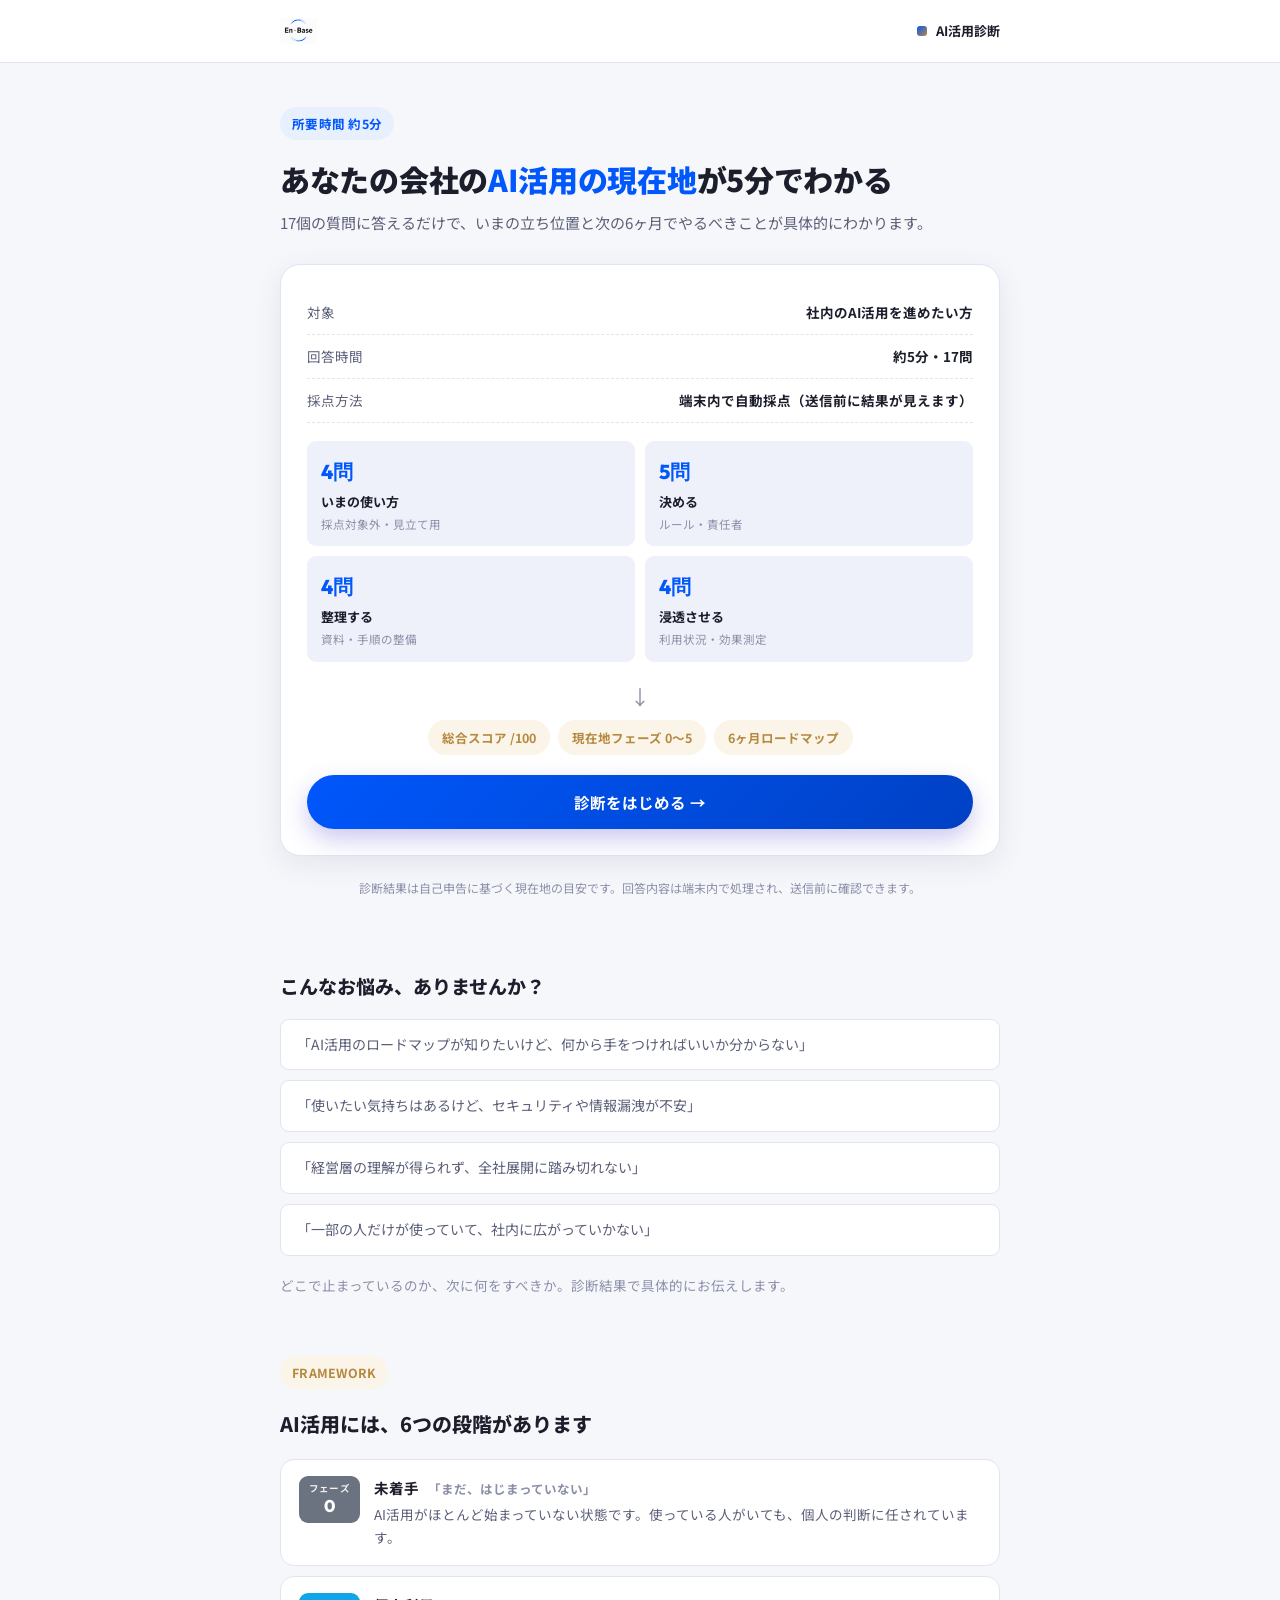
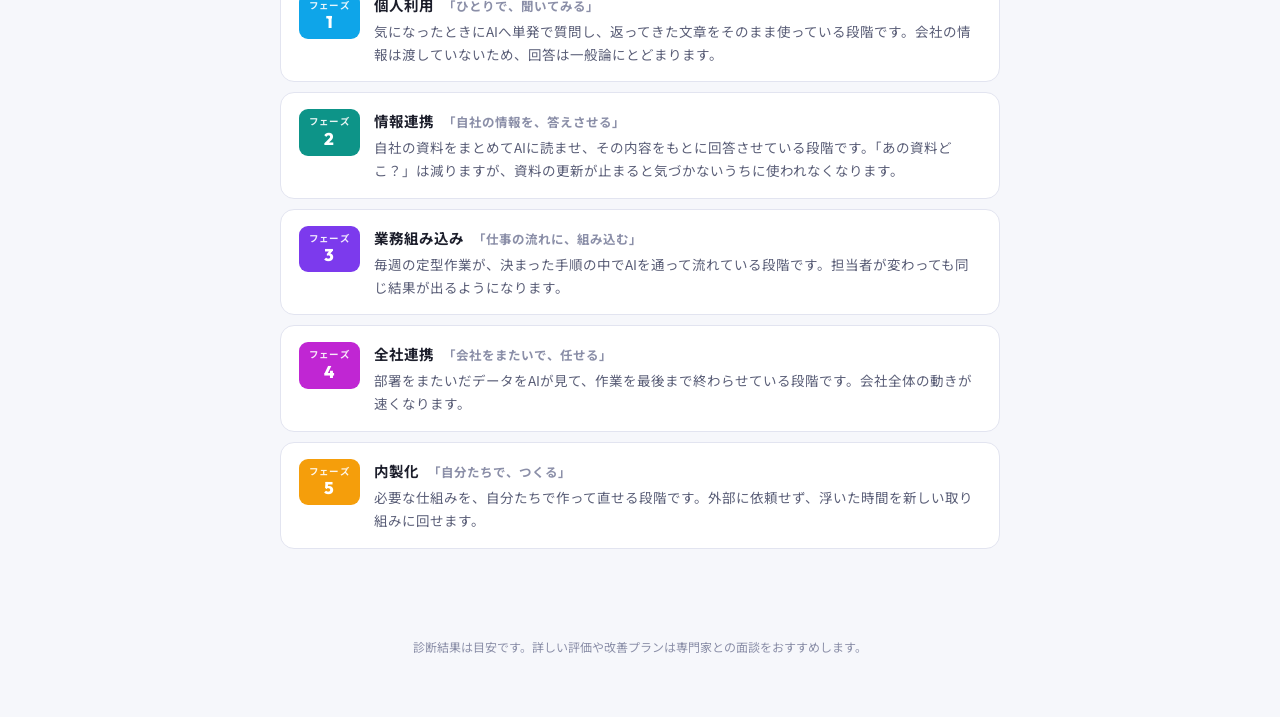
==== shindan/index.html @ 790ccb3a "feat: 診断ツールをEn・Baseブランドでラップして統合 Co-Authored-By: Claude Sonnet 5 <noreply@anthropic.com>" ====
<!DOCTYPE html>
<html lang="ja">
<head>
<meta charset="UTF-8">
<meta name="viewport" content="width=device-width, initial-scale=1.0">
<title>AI活用診断 | En・Base</title>
<link rel="preconnect" href="https://fonts.googleapis.com">
<link rel="preconnect" href="https://fonts.gstatic.com" crossorigin>
<link href="https://fonts.googleapis.com/css2?family=Noto+Sans+JP:wght@400;500;700;900&family=Outfit:wght@500;700;800&display=swap" rel="stylesheet">
<style>
  :root{
    --bg: #f6f7fb;
    --surface: #ffffff;
    --surface-soft: #eef0fa;
    --border: #e2e4f0;
    --text: #1c1e2b;
    --text-sub: #5b5f78;
    --text-faint: #8b8fa8;
    --primary: #0057FC;
    --primary-dark: #0041C4;
    --primary-soft: #E8F0FE;
    --accent: #B5893F;
    --accent-soft: #FBF4E8;
    --warn: #b45309;
    --warn-soft: #fef3e2;
    --danger: #be123c;
    --danger-soft: #fde7ec;
    --radius-lg: 20px;
    --radius-md: 14px;
    --radius-sm: 9px;
    --shadow: 0 8px 30px rgba(31,29,72,0.08);
    --shadow-sm: 0 2px 10px rgba(31,29,72,0.06);
  }
  *{box-sizing:border-box;}
  html,body{margin:0;padding:0;}
  body{
    font-family:"Noto Sans JP", sans-serif;
    background:var(--bg);
    color:var(--text);
    line-height:1.7;
    -webkit-font-smoothing:antialiased;
  }
  .en{font-family:"Outfit","Noto Sans JP",sans-serif;}
  img,svg{max-width:100%;display:block;}
  button{font-family:inherit;cursor:pointer;}
  .wrap{max-width:760px;margin:0 auto;padding:0 20px;}
  .screen{display:none;}
  .screen.active{display:block;}

  /* ---------- HEADER ---------- */
  .top-bar{
    padding:18px 0;
    border-bottom:1px solid var(--border);
    background:var(--surface);
  }
  .top-bar .wrap{display:flex;align-items:center;justify-content:space-between;}
  .brand{display:flex;align-items:center;gap:9px;font-weight:700;font-size:15px;color:var(--text);}
  .brand .dot{width:10px;height:10px;border-radius:3px;background:linear-gradient(135deg,var(--primary),var(--accent));}
  .brand small{color:var(--text-faint);font-weight:500;font-size:12px;}

  /* ---------- HERO / INTRO ---------- */
  .hero{padding:44px 0 8px;}
  .eyebrow{
    display:inline-flex;align-items:center;gap:6px;
    background:var(--primary-soft);color:var(--primary);
    font-size:12.5px;font-weight:700;letter-spacing:.02em;
    padding:6px 12px;border-radius:100px;margin-bottom:18px;
  }
  h1{font-size:30px;line-height:1.4;margin:0 0 10px;font-weight:900;letter-spacing:-0.01em;}
  h1 span{color:var(--primary);}
  .hero-sub{color:var(--text-sub);font-size:15px;margin:0 0 28px;}

  .overview-card{
    background:var(--surface);
    border:1px solid var(--border);
    border-radius:var(--radius-lg);
    box-shadow:var(--shadow);
    padding:26px;
    margin-bottom:22px;
  }
  .overview-row{
    display:flex;justify-content:space-between;align-items:center;
    padding:10px 0;border-bottom:1px dashed var(--border);
    font-size:13.5px;color:var(--text-sub);
  }
  .overview-row:last-of-type{border-bottom:none;}
  .overview-row b{color:var(--text);font-weight:700;}
  .cat-grid{display:grid;grid-template-columns:repeat(2,1fr);gap:10px;margin:18px 0;}
  .cat-tile{
    background:var(--surface-soft);border-radius:var(--radius-sm);
    padding:14px 14px 12px;
  }
  .cat-tile .n{font-family:"Outfit";font-weight:800;font-size:20px;color:var(--primary);}
  .cat-tile .t{font-size:13px;font-weight:700;margin-top:2px;}
  .cat-tile .c{font-size:11.5px;color:var(--text-faint);margin-top:2px;}
  .arrow-down{text-align:center;color:var(--text-faint);font-size:20px;margin:6px 0;}
  .output-row{display:flex;gap:8px;flex-wrap:wrap;justify-content:center;margin-bottom:20px;}
  .output-pill{
    background:var(--accent-soft);color:var(--accent);
    font-size:12.5px;font-weight:700;padding:7px 14px;border-radius:100px;
  }

  .btn{
    display:inline-flex;align-items:center;justify-content:center;gap:8px;
    border:none;border-radius:100px;font-weight:700;font-size:15.5px;
    padding:16px 26px;transition:transform .15s ease, box-shadow .15s ease, opacity .15s;
    width:100%;
  }
  .btn-primary{background:linear-gradient(135deg,var(--primary),var(--primary-dark));color:#fff;box-shadow:0 10px 24px rgba(67,56,202,0.28);}
  .btn-primary:hover{transform:translateY(-1px);}
  .btn-primary:disabled{opacity:.35;box-shadow:none;transform:none;cursor:not-allowed;}
  .btn-ghost{background:transparent;color:var(--text-sub);border:1px solid var(--border);}
  .btn-ghost:hover{background:var(--surface-soft);}
  .btn-row{display:flex;gap:10px;margin-top:22px;}
  .btn-row .btn-ghost{width:auto;flex:0 0 96px;}
  .btn-row .btn-primary{flex:1;}

  .disclaimer{font-size:12px;color:var(--text-faint);text-align:center;margin-top:12px;}

  .pain-section{padding:36px 0 10px;}
  .pain-title{font-size:19px;font-weight:800;margin-bottom:16px;}
  .pain-list{list-style:none;margin:0 0 18px;padding:0;display:grid;gap:10px;}
  .pain-list li{
    background:var(--surface);border:1px solid var(--border);border-radius:var(--radius-sm);
    padding:13px 16px;font-size:14px;color:var(--text-sub);
  }
  .pain-note{color:var(--text-faint);font-size:13.5px;}

  .levels-section{padding:36px 0 50px;}
  .levels-head{margin-bottom:18px;}
  .levels-head .eyebrow{background:var(--accent-soft);color:var(--accent);}
  .levels-head h2{font-size:20px;font-weight:800;margin:0 0 4px;}
  .level-card{
    background:var(--surface);border:1px solid var(--border);border-radius:var(--radius-md);
    padding:16px 18px;margin-bottom:10px;display:flex;gap:14px;align-items:flex-start;
  }
  .level-badge{
    font-family:"Outfit","Noto Sans JP",sans-serif;color:#fff;
    background:var(--text-sub);border-radius:9px;padding:6px 10px;flex-shrink:0;min-width:56px;text-align:center;line-height:1.3;
  }
  .level-badge .lb-label{display:block;font-size:9.5px;font-weight:700;opacity:.9;letter-spacing:.02em;}
  .level-badge .lb-num{display:block;font-size:17px;font-weight:800;}
  .lv0 .level-badge{background:#6b7280;}
  .lv1 .level-badge{background:#0ea5e9;}
  .lv2 .level-badge{background:#0d9488;}
  .lv3 .level-badge{background:#7c3aed;}
  .lv4 .level-badge{background:#c026d3;}
  .lv5 .level-badge{background:#f59e0b;}
  .level-card .name{font-weight:700;font-size:14.5px;margin-bottom:2px;}
  .level-card .tagline{font-size:12.5px;color:var(--text-faint);margin-bottom:4px;}
  .level-card .desc{font-size:13.5px;color:var(--text-sub);}

  footer.site-footer{padding:28px 0 60px;text-align:center;color:var(--text-faint);font-size:12px;}

  /* ---------- QUIZ SCREEN ---------- */
  .quiz-shell{padding:26px 0 60px;min-height:100vh;}
  .progress-wrap{margin-bottom:18px;}
  .progress-meta{display:flex;justify-content:space-between;font-size:12.5px;color:var(--text-faint);margin-bottom:8px;font-family:"Outfit";font-weight:600;}
  .progress-bar{height:6px;border-radius:100px;background:var(--surface-soft);overflow:hidden;}
  .progress-bar i{display:block;height:100%;background:linear-gradient(90deg,var(--primary),var(--accent));border-radius:100px;transition:width .35s ease;}
  .cat-pills{display:flex;gap:8px;margin-bottom:22px;}
  .cat-pill{
    flex:1;text-align:center;font-size:12px;font-weight:700;padding:8px 4px;border-radius:9px;
    background:var(--surface-soft);color:var(--text-faint);border:1px solid transparent;transition:all .2s;
  }
  .cat-pill.done{background:var(--accent-soft);color:var(--accent);}
  .cat-pill.current{background:var(--primary-soft);color:var(--primary);border-color:var(--primary);}

  .q-card{
    background:var(--surface);border:1px solid var(--border);border-radius:var(--radius-lg);
    box-shadow:var(--shadow);padding:26px;
    animation:fadein .28s ease;
  }
  @keyframes fadein{from{opacity:0;transform:translateY(6px);}to{opacity:1;transform:translateY(0);}}
  .q-tag{display:flex;align-items:center;gap:8px;margin-bottom:10px;}
  .q-tag span{font-size:11.5px;font-weight:700;color:var(--primary);background:var(--primary-soft);padding:4px 10px;border-radius:100px;}
  .q-tag .important{color:var(--danger);background:var(--danger-soft);}
  .q-text{font-size:17px;font-weight:700;margin:0 0 8px;line-height:1.55;}
  .q-sub{font-size:13px;color:var(--text-faint);margin:0 0 20px;}
  .opt-list{display:grid;gap:9px;}
  .opt{
    text-align:left;width:100%;background:var(--surface);
    border:1.5px solid var(--border);border-radius:var(--radius-sm);
    padding:13px 16px;font-size:14px;color:var(--text);
    display:flex;align-items:center;gap:10px;
    transition:border-color .15s, background .15s;
  }
  .opt .mark{
    width:18px;height:18px;border-radius:50%;border:2px solid var(--border);flex-shrink:0;
    display:flex;align-items:center;justify-content:center;transition:all .15s;
  }
  .opt.multi .mark{border-radius:5px;}
  .opt .mark:after{content:"";width:9px;height:9px;border-radius:50%;background:#fff;opacity:0;transform:scale(.4);transition:all .15s;}
  .opt.multi .mark:after{border-radius:2px;}
  .opt:hover{border-color:var(--primary);}
  .opt.selected{border-color:var(--primary);background:var(--primary-soft);}
  .opt.selected .mark{background:var(--primary);border-color:var(--primary);}
  .opt.selected .mark:after{opacity:1;transform:scale(1);}

  /* ---------- SCORING ---------- */
  .scoring-screen{min-height:70vh;display:flex;align-items:center;justify-content:center;text-align:center;}
  .spinner{
    width:46px;height:46px;border-radius:50%;
    border:4px solid var(--surface-soft);border-top-color:var(--primary);
    animation:spin 0.8s linear infinite;margin:0 auto 18px;
  }
  @keyframes spin{to{transform:rotate(360deg);}}
  .scoring-screen p{color:var(--text-sub);font-weight:700;}

  /* ---------- RESULT ---------- */
  .result-shell{padding:30px 0 70px;}
  .result-hero{
    background:linear-gradient(160deg,var(--primary-dark),var(--primary));
    border-radius:var(--radius-lg);padding:30px 26px;color:#fff;margin-bottom:16px;
    box-shadow:var(--shadow);
  }
  .result-hero .kicker{font-size:12px;letter-spacing:.08em;opacity:.75;font-weight:700;margin-bottom:10px;font-family:"Outfit";}
  .result-top{display:flex;align-items:center;gap:18px;margin-bottom:14px;}
  .result-badge{
    font-family:"Outfit","Noto Sans JP",sans-serif;
    background:rgba(255,255,255,0.14);border-radius:14px;padding:10px 18px;text-align:center;line-height:1.25;
  }
  .result-badge .rb-label{display:block;font-size:12px;font-weight:700;opacity:.85;margin-bottom:2px;}
  .result-badge .rb-num{display:block;font-size:28px;font-weight:800;}
  .result-score{font-family:"Outfit";}
  .result-score .num{font-size:34px;font-weight:800;}
  .result-score .denom{font-size:14px;opacity:.7;}
  .result-name{font-size:19px;font-weight:800;margin:0 0 4px;}
  .result-tagline{font-size:13.5px;opacity:.85;margin:0 0 14px;}
  .result-badges-row{display:flex;gap:8px;flex-wrap:wrap;margin-bottom:12px;}
  .mini-badge{background:rgba(255,255,255,0.14);border-radius:100px;padding:6px 12px;font-size:12px;font-weight:700;}
  .result-desc{font-size:14px;opacity:.92;background:rgba(255,255,255,0.1);border-radius:12px;padding:14px 16px;}

  details.acc{
    background:var(--surface);border:1px solid var(--border);border-radius:var(--radius-md);
    margin-bottom:10px;overflow:hidden;
  }
  details.acc summary{
    list-style:none;cursor:pointer;padding:16px 18px;font-weight:700;font-size:14.5px;
    display:flex;align-items:center;justify-content:space-between;
  }
  details.acc summary::-webkit-details-marker{display:none;}
  details.acc summary .count{color:var(--text-faint);font-weight:600;font-size:12.5px;margin-left:8px;}
  details.acc summary .chev{color:var(--text-faint);transition:transform .2s;font-size:12px;}
  details.acc[open] summary .chev{transform:rotate(180deg);}
  .acc-body{padding:0 18px 18px;}

  .bar-row{margin-bottom:14px;}
  .bar-row .lbl{display:flex;justify-content:space-between;font-size:13px;font-weight:700;margin-bottom:6px;}
  .bar-row .lbl small{color:var(--text-faint);font-weight:600;}
  .bar-track{height:9px;background:var(--surface-soft);border-radius:100px;overflow:hidden;}
  .bar-track i{display:block;height:100%;border-radius:100px;background:linear-gradient(90deg,var(--primary),var(--accent));}

  .weak-item{border-top:1px solid var(--border);padding:14px 0;}
  .weak-item:first-child{border-top:none;padding-top:6px;}
  .weak-item .wtag{font-size:11px;font-weight:700;color:var(--primary);margin-bottom:4px;}
  .weak-item .wq{font-weight:700;font-size:14px;margin-bottom:6px;}
  .weak-item .wp{font-size:13px;color:var(--text-sub);margin-bottom:8px;}
  .weak-item .waction{
    background:var(--accent-soft);border-radius:10px;padding:10px 12px;font-size:12.5px;color:#0f5952;
  }
  .weak-item .waction b{display:inline-block;margin-right:6px;}

  .timeline{position:relative;padding-left:22px;}
  .timeline:before{content:"";position:absolute;left:6px;top:4px;bottom:4px;width:2px;background:var(--border);}
  .tl-item{position:relative;padding-bottom:20px;}
  .tl-item:last-child{padding-bottom:0;}
  .tl-item:before{content:"";position:position;position:absolute;left:-22px;top:3px;width:12px;height:12px;border-radius:50%;background:var(--primary);border:3px solid var(--primary-soft);}
  .tl-item .tl-time{font-size:11.5px;color:var(--primary);font-weight:700;margin-bottom:2px;}
  .tl-item .tl-text{font-size:13.5px;color:var(--text);}
  .tl-item .tl-benefit{font-size:12.5px;color:var(--text-faint);margin-top:3px;}
  .tl-next{
    margin-top:6px;background:var(--surface-soft);border-radius:10px;padding:12px 14px;font-size:13px;
  }
  .tl-next b{color:var(--primary);}

  /* ---------- TEMPLATE PREVIEW (removable block) ---------- */
  .template-card{
    background:var(--surface);border:1px solid var(--border);border-radius:var(--radius-lg);
    padding:22px 22px 20px;margin-bottom:16px;
  }
  .tc-eyebrow{
    display:inline-flex;align-items:center;gap:6px;
    background:var(--accent-soft);color:var(--accent);
    font-size:11.5px;font-weight:700;letter-spacing:.03em;
    padding:5px 11px;border-radius:100px;margin-bottom:10px;font-family:"Outfit";
  }
  .template-card h3{font-size:15.5px;font-weight:800;margin:0 0 4px;}
  .tc-sub{font-size:12.5px;color:var(--text-faint);margin:0 0 14px;}
  .tc-list{list-style:none;margin:0;padding:0;display:grid;gap:8px;}
  .tc-item{
    display:flex;align-items:center;gap:10px;font-size:13px;
    padding:10px 12px;border-radius:9px;background:var(--surface-soft);color:var(--text);
  }
  .tc-check{
    flex-shrink:0;width:18px;height:18px;border-radius:50%;background:var(--accent);color:#fff;
    font-size:11px;display:flex;align-items:center;justify-content:center;
  }
  .tc-locked-wrap{position:relative;margin-top:8px;}
  .tc-locked-wrap .tc-item{filter:blur(3.5px);user-select:none;}
  .tc-lock-overlay{
    position:absolute;inset:0;display:flex;align-items:center;justify-content:center;
    background:linear-gradient(180deg, rgba(255,255,255,0) 0%, var(--surface) 70%);
  }
  .tc-lock-badge{
    background:var(--primary);color:#fff;font-size:12px;font-weight:700;
    padding:8px 15px;border-radius:100px;box-shadow:var(--shadow-sm);white-space:nowrap;
  }

  .cta-card{
    background:var(--surface);border:2px solid var(--primary);border-radius:var(--radius-lg);
    padding:24px;margin:20px 0 14px;text-align:center;
  }
  .cta-card .price-row{display:flex;align-items:center;justify-content:center;gap:10px;margin:10px 0 16px;}
  .price-old{color:var(--text-faint);text-decoration:line-through;font-size:13px;}
  .price-new{color:var(--primary);font-weight:800;font-size:17px;}
  .cta-card h3{font-size:16.5px;margin:0 0 6px;}
  .cta-card p{font-size:13px;color:var(--text-sub);margin:0 0 6px;}

  .retry-btn{margin-top:8px;}

  @media (max-width:480px){
    h1{font-size:25px;}
    .cat-grid{grid-template-columns:1fr 1fr;}
    .result-top{flex-direction:column;align-items:flex-start;gap:10px;}
  }
</style>
</head>
<body>

<div class="top-bar">
  <div class="wrap" style="display:flex;align-items:center;justify-content:space-between;">
    <a href="../index.html" style="display:flex;align-items:center;gap:10px;">
      <img src="../images/ロゴ.png" alt="En・Base" style="height:26px;">
    </a>
    <div class="brand" style="font-size:13px;"><span class="dot"></span>AI活用診断</div>
  </div>
</div>

<!-- ================= INTRO SCREEN ================= -->
<div class="screen active" id="screen-intro">
  <div class="wrap">
    <div class="hero">
      <span class="eyebrow">所要時間 約5分</span>
      <h1>あなたの会社の<span>AI活用の現在地</span>が5分でわかる</h1>
      <p class="hero-sub">17個の質問に答えるだけで、いまの立ち位置と次の6ヶ月でやるべきことが具体的にわかります。</p>

      <div class="overview-card">
        <div class="overview-row"><span>対象</span><b>社内のAI活用を進めたい方</b></div>
        <div class="overview-row"><span>回答時間</span><b>約5分・17問</b></div>
        <div class="overview-row"><span>採点方法</span><b>端末内で自動採点（送信前に結果が見えます）</b></div>

        <div class="cat-grid">
          <div class="cat-tile"><div class="n">4問</div><div class="t">いまの使い方</div><div class="c">採点対象外・見立て用</div></div>
          <div class="cat-tile"><div class="n">5問</div><div class="t">決める</div><div class="c">ルール・責任者</div></div>
          <div class="cat-tile"><div class="n">4問</div><div class="t">整理する</div><div class="c">資料・手順の整備</div></div>
          <div class="cat-tile"><div class="n">4問</div><div class="t">浸透させる</div><div class="c">利用状況・効果測定</div></div>
        </div>
        <div class="arrow-down">↓</div>
        <div class="output-row">
          <span class="output-pill">総合スコア /100</span>
          <span class="output-pill">現在地フェーズ 0〜5</span>
          <span class="output-pill">6ヶ月ロードマップ</span>
        </div>
        <button class="btn btn-primary" id="btn-start">診断をはじめる →</button>
      </div>
      <p class="disclaimer">診断結果は自己申告に基づく現在地の目安です。回答内容は端末内で処理され、送信前に確認できます。</p>
    </div>

    <div class="pain-section">
      <h2 class="pain-title">こんなお悩み、ありませんか？</h2>
      <ul class="pain-list">
        <li>「AI活用のロードマップが知りたいけど、何から手をつければいいか分からない」</li>
        <li>「使いたい気持ちはあるけど、セキュリティや情報漏洩が不安」</li>
        <li>「経営層の理解が得られず、全社展開に踏み切れない」</li>
        <li>「一部の人だけが使っていて、社内に広がっていかない」</li>
      </ul>
      <p class="pain-note">どこで止まっているのか、次に何をすべきか。診断結果で具体的にお伝えします。</p>
    </div>

    <div class="levels-section">
      <div class="levels-head">
        <span class="eyebrow">FRAMEWORK</span>
        <h2>AI活用には、6つの段階があります</h2>
      </div>
      <div id="levels-list"></div>
    </div>
  </div>
  <footer class="site-footer">診断結果は目安です。詳しい評価や改善プランは専門家との面談をおすすめします。</footer>
</div>

<!-- ================= QUIZ SCREEN ================= -->
<div class="screen" id="screen-quiz">
  <div class="wrap quiz-shell">
    <div class="progress-wrap">
      <div class="progress-meta">
        <span id="progress-label">STEP 1</span>
        <span id="progress-pct">0%</span>
      </div>
      <div class="progress-bar"><i id="progress-fill" style="width:0%"></i></div>
    </div>
    <div class="cat-pills" id="cat-pills"></div>
    <div class="q-card" id="q-card"></div>
    <div class="btn-row" id="quiz-nav" style="display:none;">
      <button class="btn btn-ghost" id="btn-prev">← 戻る</button>
      <button class="btn btn-primary" id="btn-next" disabled>次へ →</button>
    </div>
  </div>
</div>

<!-- ================= SCORING SCREEN ================= -->
<div class="screen" id="screen-scoring">
  <div class="wrap scoring-screen">
    <div>
      <div class="spinner"></div>
      <p>採点しています…</p>
    </div>
  </div>
</div>

<!-- ================= RESULT SCREEN ================= -->
<div class="screen" id="screen-result">
  <div class="wrap result-shell">
    <div class="result-hero">
      <div class="kicker">DIAGNOSIS RESULT</div>
      <div class="result-top">
        <div class="result-badge" id="res-badge"><span class="rb-label">フェーズ</span><span class="rb-num">0</span></div>
        <div class="result-score"><span class="num" id="res-score">0</span><span class="denom"> / 100</span></div>
      </div>
      <div class="result-name" id="res-name">未着手</div>
      <div class="result-tagline" id="res-tagline">まだ、はじまっていない</div>
      <div class="result-badges-row">
        <span class="mini-badge" id="res-self">自己申告 フェーズ0</span>
        <span class="mini-badge" id="res-confidence">確度 高</span>
      </div>
      <div class="result-desc" id="res-desc"></div>
    </div>

    <details class="acc" open>
      <summary>詳細スコア（カテゴリ別）<span class="chev">▼</span></summary>
      <div class="acc-body" id="res-bars"></div>
    </details>

    <details class="acc">
      <summary>できていない項目 <span class="count" id="weak-count"></span><span class="chev">▼</span></summary>
      <div class="acc-body" id="res-weak"></div>
    </details>

    <details class="acc">
      <summary>使い方への注記<span class="chev">▼</span></summary>
      <div class="acc-body" id="res-note"></div>
    </details>

    <details class="acc">
      <summary>これからの6ヶ月ロードマップ<span class="chev">▼</span></summary>
      <div class="acc-body" id="res-timeline"></div>
    </details>

    <!-- TEMPLATE PREVIEW (removable block: delete this div + #res-template JS to revert) -->
    <div class="template-card" id="res-template"></div>

    <div class="cta-card">
      <h3>もっと詳しく相談したい方へ</h3>
      <p>診断結果をもとに、優先順位づけと実行計画を一緒に整理する無料相談を行っています。</p>
      <div class="price-row"><span class="price-old">通常 有料</span><span class="price-new">→ 初回無料相談</span></div>
      <a class="btn btn-primary" href="../index.html#contact">無料相談を予約する →</a>
    </div>

    <button class="btn btn-ghost retry-btn" id="btn-retry">もう一度診断する</button>
    <p class="disclaimer">この結果は自己申告に基づく現在地の目安です。詳しい評価と改善プランは個別相談でご案内します。</p>
  </div>
</div>

<script>
(function(){
  "use strict";

  /* ---------------- DATA ---------------- */
  var LEVELS = [
    {num:0, name:'未着手', tagline:'まだ、はじまっていない', desc:'AI活用がほとんど始まっていない状態です。使っている人がいても、個人の判断に任されています。', next:'まずはAI利用のルールと、安心して使える情報の範囲を決めるところから始めましょう。'},
    {num:1, name:'個人利用', tagline:'ひとりで、聞いてみる', desc:'気になったときにAIへ単発で質問し、返ってきた文章をそのまま使っている段階です。会社の情報は渡していないため、回答は一般論にとどまります。', next:'自社の資料を読み込ませて、根拠のある回答を引き出す段階を目指しましょう。'},
    {num:2, name:'情報連携', tagline:'自社の情報を、答えさせる', desc:'自社の資料をまとめてAIに読ませ、その内容をもとに回答させている段階です。「あの資料どこ？」は減りますが、資料の更新が止まると気づかないうちに使われなくなります。', next:'定型業務の手順にAIを組み込み、誰がやっても同じ結果が出る状態を目指しましょう。'},
    {num:3, name:'業務組み込み', tagline:'仕事の流れに、組み込む', desc:'毎週の定型作業が、決まった手順の中でAIを通って流れている段階です。担当者が変わっても同じ結果が出るようになります。', next:'部署をまたいだデータをAIが扱い、人が例外対応と判断に集中できる状態を目指しましょう。'},
    {num:4, name:'全社連携', tagline:'会社をまたいで、任せる', desc:'部署をまたいだデータをAIが見て、作業を最後まで終わらせている段階です。会社全体の動きが速くなります。', next:'必要な仕組みを自分たちで作り、外部に頼らず改善を回せる内製化を目指しましょう。'},
    {num:5, name:'内製化', tagline:'自分たちで、つくる', desc:'必要な仕組みを、自分たちで作って直せる段階です。外部に依頼せず、浮いた時間を新しい取り組みに回せます。', next:'この水準を維持しながら、さらに高度な自動化・仕組み化に挑戦していきましょう。'}
  ];

  var PROFILE_QUESTIONS = [
    {id:'pf1', type:'multi', label:'STEP 1', q:'会社で使っているAIツールを、系統ごとにすべて選んでください。', sub:'この設問は採点対象外です。診断結果の見立てに使います。',
      options:['チャット型（ChatGPTなど）','横断検索型（NotebookLMなど）','業務組み込み型（Copilot Studioなど）','自律実行型（Coworkなど）','開発・ターミナル型（Claude Codeなど）','使っていない','わからない']},
    {id:'pf2', type:'multi', label:'STEP 1', q:'いま社内でAIは、どんな用途に使われていますか？', sub:'あてはまるものをすべて選んでください。',
      options:['翻訳','文章の作成','要約・校正','リサーチ','議事録作成','資料作成','表計算','社内資料の検索','画像・動画生成','業務の自動化','使っていない']},
    {id:'pf3', type:'single', mapsToLevel:true, label:'STEP 1', q:'いま社内でAIは、どこまで使われていますか？もっとも近いものを選んでください。', sub:'この回答は「自己申告フェーズ」として結果画面に表示されます。',
      options:['ほとんど使っていない','個人が思いついた時に質問する','自社資料を読ませて回答させている','定型業務の流れに組み込んでいる','部署をまたいで任せている','自分たちで仕組みを作っている']},
    {id:'pf4', type:'single', label:'STEP 1', q:'社内のファイル・メール・チャットは、主にどこにありますか？', sub:'結果画面の「使い方への注記」に反映されます。',
      options:['Microsoft 365が中心','Google Workspaceが中心','社内ファイルサーバーが中心','複数が混在','決めていない']}
  ];

  function q(cat, important, text, sub, options, problem, action, timeframe, benefit){
    return {category:cat, important:important, text:text, sub:sub, options:options, problem:problem, action:action, timeframe:timeframe, benefit:benefit};
  }

  var SCORED_QUESTIONS = [
    q('決める', false, 'AIに入力してよい情報の範囲は、文書で決まっていますか？', '「なんとなくNG」ではなく、書面で線引きされているかがポイントです。',
      ['決めていない','口頭で共有した程度','ルール化した','資料として配布済み','定期的に見直している'],
      '入力範囲が決まっていないと、現場は萎縮して使わないか、逆に個人アカウントで機密情報を扱ってしまいます。',
      '入力可否を「禁止／要相談／自由」の3段階に分け、規程の別紙として1枚にまとめる', '1週間',
      '「これ入れていいの？」の確認が減り、現場が自分の判断で使い始められます。'),
    q('決める', false, '会社として使ってよいAIツールは決まっていますか？', '禁止するだけでなく、代わりに使えるツールが用意されているかも含みます。',
      ['決めていない','一部の人に伝えた','使ってよいツールを決めた','一覧を配って周知済み','棚卸しして入れ替えている'],
      '許可ツールが不明確だと、部署ごとにバラバラなツールが使われ、管理も教育もできなくなります。',
      '許可ツールと禁止ツールの一覧を作り、全社に共有する', '2週間',
      '「何を使えばいいか」で迷う時間がなくなり、ツールの重複契約も防げます。'),
    q('決める', true, 'AI活用の責任者や相談窓口はありますか？', '兼任でも構いません。相談を受け止める人が明確かがポイントです。',
      ['どちらもない','詳しい人が個人で対応','責任者は決まっている','窓口も公開されている','相談件数を見て改善している'],
      '責任者がいないと、詳しい一人に質問が集中し、その人が抜けた瞬間に活用が止まります。',
      '推進責任者・実務窓口・例外対応の3役を別々に指名する', '1週間',
      '詰まったときの相談先ができ、特定の人への負荷集中がなくなります。'),
    q('決める', false, '最初に取り組む業務と、その期限は決まっていますか？', '「いずれやる」ではなく、日付と担当者が決まっているかを見ます。',
      ['決めていない','話には出ている','対象業務は決まった','期限と担当まで決めた','進捗を数字で追っている'],
      '対象業務と期限がないと、AI活用は「気が向いたときにやること」で終わります。',
      '着手する業務を1つに絞り、期限と担当者をカレンダーに入れる', '1週間',
      '最初の成功事例ができ、他部署への展開がしやすくなります。'),
    q('決める', true, 'どのデータを誰が見られるか、決まっていますか？', '退職者アカウントや共有アカウント、過剰な権限が残っていないかも含みます。',
      ['決めていない','一部だけ制限している','部署ごとに決めている','権限表があり運用中','定期的に棚卸ししている'],
      '権限が整理されていない状態でAIに情報を渡すと、見えてはいけない情報まで検索できてしまいます。',
      '共有フォルダごとに管理者を決め、退職者・不要な権限を洗い出して外す', '2週間',
      'AIに渡してよい情報の範囲を、安心して広げられるようになります。'),

    q('整理する', false, '主な業務は一覧になっていますか？', '全業務を網羅する必要はありません。時間がかかっている業務が比較できれば十分です。',
      ['一覧はない','一部の部署だけある','主要部署は一覧がある','全社ぶん揃っている','定期的に更新している'],
      '業務が一覧化されていないと、どこにAIを入れると効果が大きいか判断できません。',
      '時間がかかっている業務を頻度・所要時間つきで20件書き出す', '2週間',
      '効果が大きい業務から優先順位をつけて着手できるようになります。'),
    q('整理する', true, '社内資料は1か所にまとまり、最新版がすぐ分かりますか？', '先月その資料を更新した人が何人いるか、を思い浮かべて答えてください。',
      ['資料が散らばっている','一部だけまとめた','主要資料は1か所にある','最新版がすぐ分かる','更新責任者も決めている'],
      '資料が分散していると、AIに読み込ませる情報が古くなり、誤った回答の原因になります。',
      '部署ごとの正本フォルダを1つ決め、更新責任者を割り当てる', '3週間',
      '「あの資料どこ？」がなくなり、AIの回答精度も安定します。'),
    q('整理する', true, '誰が読んでも同じようにできる手順書がありますか？', '個人のメモではなく、会社の共有物として残っているかで判断してください。',
      ['手順書はない','個人のメモならある','主要業務は手順書がある','新人でも同じにできる','使われ方を見て直している'],
      '手順が個人の頭の中にしかないと、AIに任せる業務の範囲が広がりません。',
      '頻度の高い業務から、手順書を1つずつテキスト化する', '1か月',
      '担当者が変わっても同じ結果が出るようになり、AIへの移管もしやすくなります。'),
    q('整理する', false, '契約中のツールの費用と利用人数を把握していますか？', '情シスが把握していない部署契約のツールがないかも含みます。',
      ['把握していない','請求書を見れば分かる','一覧で管理している','費用と人数が揃っている','使われない分は解約している'],
      '契約状況が見えていないと、使われていないツールに費用を払い続けることになります。',
      '契約中のAI・SaaSツールを棚卸しし、費用と利用人数を一覧化する', '2週間',
      '無駄な契約を解約でき、浮いた予算を効果のあるツールに回せます。'),

    q('浸透させる', true, '配布したAIツールを実際に使っている人数を把握していますか？', '契約数ではなく、実際に使った人数かどうかがポイントです。',
      ['数えていない','感覚では分かる','一部のツールは分かる','毎月人数を出している','増減の理由まで追っている'],
      '利用実態が分からないと、ライセンスを配って終わりになり、使われないまま費用だけがかかります。',
      '直近1か月で1回以上使った人数を数え、毎月見る場所を決める', '2週間',
      '配って終わりがなくなり、使われていない部署をピンポイントで支援できます。'),
    q('浸透させる', false, '部署ごとの利用状況の差を把握していますか？', '全社一律の研修だけになっていないかを見ます。',
      ['把握していない','話を聞いた程度','一部の部署は分かる','全部署を比べている','遅れた部署に手を打っている'],
      '部署差が見えないと、よく使う部署には物足りず、使わない部署には難しすぎる研修になります。',
      '部署別の利用ログやアンケートを取り、上位・下位に分けて対策を変える', '1か月',
      '部署ごとに合った内容を届けられ、研修後に使われないという状態が減ります。'),
    q('浸透させる', false, 'AI活用事例を社内に共有する場はありますか？', '研修の回数ではなく、日常的にAIの話題に触れる機会があるかを見ます。',
      ['発信していない','たまに雑談で共有','会議で共有している','決まった場と頻度がある','反応を見て内容を直している'],
      '成功事例が共有されないと、一部の人だけが使い、社内に広がっていきません。',
      '週1回、チャットに「今週のAI活用」を投稿する場を作る', '1週間で開始',
      '使い方のアイデアが横展開され、自走して使う人が増えていきます。'),
    q('浸透させる', true, 'AI活用の効果を数字で記録していますか？', '誰かが数字を見ていて、下がったら動く人がいるかで判断してください。',
      ['記録していない','体感で語られる程度','一部の業務は測った','定期的に記録している','経営会議で使っている'],
      '効果が数字で見えないと、経営層の理解が得られず、次の投資判断ができません。',
      '削減できた時間やコストを、月次で1枚のシートに記録する', '1か月',
      '経営会議で使える根拠ができ、次の投資判断がスムーズになります。')
  ];

  var CATEGORIES = ['決める','整理する','浸透させる'];

  /* ---------------- TEMPLATE PREVIEW DATA (removable block) ---------------- */
  var TEMPLATES = {
    '決める': {
      title: 'AI利用規程チェックリスト',
      items: [
        '入力してよい情報とNGな情報を明文化した',
        '使用してよいAIツールの一覧を作成した',
        '推進責任者と相談窓口を指名した',
        '最初に着手する業務と期限を確定した',
        'データアクセス権限の棚卸しルールを定めた',
        '例外対応のエスカレーションフローを整備した'
      ]
    },
    '整理する': {
      title: '業務・資料整理チェックリスト',
      items: [
        '時間のかかっている業務を一覧化した',
        '主要資料の正本フォルダを1つに決めた',
        '資料の更新責任者を割り当てた',
        '主要業務の手順書をテキスト化した',
        '契約中ツールの費用・利用人数を棚卸しした',
        '使われていない契約を解約した'
      ]
    },
    '浸透させる': {
      title: '定着化チェックリスト',
      items: [
        '直近1か月の利用人数を数えた',
        '毎月確認する場所・タイミングを決めた',
        '部署別の利用差を可視化した',
        '週次で活用事例を発信する場を作った',
        '効果を数字で記録する仕組みを作った',
        '経営会議で定期報告する運用にした'
      ]
    }
  };

  function renderTemplatePreview(weakestCat){
    var tpl = TEMPLATES[weakestCat];
    var el = document.getElementById('res-template');
    if (!tpl || !el) { if(el) el.style.display='none'; return; }
    el.style.display = 'block';

    var VISIBLE_COUNT = 3;
    var visible = tpl.items.slice(0, VISIBLE_COUNT);
    var locked = tpl.items.slice(VISIBLE_COUNT);

    var html = '<span class="tc-eyebrow">SAMPLE TEMPLATE</span>' +
      '<h3>'+tpl.title+'</h3>' +
      '<p class="tc-sub">実際のご支援では、こうした実行チェックリストを使って一緒に進めます。</p>' +
      '<ul class="tc-list">';
    visible.forEach(function(t){
      html += '<li class="tc-item"><span class="tc-check">✓</span>'+t+'</li>';
    });
    html += '</ul>';

    if (locked.length){
      html += '<div class="tc-locked-wrap"><ul class="tc-list">';
      locked.forEach(function(t){
        html += '<li class="tc-item"><span class="tc-check">✓</span>'+t+'</li>';
      });
      html += '</ul><div class="tc-lock-overlay"><span class="tc-lock-badge">🔒 残り'+locked.length+'項目は相談で確認できます</span></div></div>';
    }
    el.innerHTML = html;
  }

  var NOTE_BY_PLATFORM = {
    'Microsoft 365が中心': 'Microsoft 365中心の場合は、Copilotを軸にSharePointとTeamsの情報整理から始めると進めやすくなります。',
    'Google Workspaceが中心': 'Google Workspace中心の場合は、NotebookLMとGoogle Workspace上のドキュメント整理から始めると進めやすくなります。',
    '社内ファイルサーバーが中心': 'ファイルサーバー中心の場合は、まずAIが読み取れる形式・場所にドキュメントを集約するところから始めましょう。',
    '複数が混在': '複数環境が混在している場合は、AIに読み込ませる「正本の置き場所」を1つに決めることが最初の一歩になります。',
    '決めていない': 'データの置き場所自体が決まっていない場合は、まずそこから整理すると、その後の施策すべてが進めやすくなります。'
  };

  /* ---------------- STATE ---------------- */
  var state = {
    profileIndex: 0,
    profileAnswers: {},   // id -> array of selected option indexes (multi) or single index
    scoredIndex: 0,
    scoredAnswers: []     // index-aligned with SCORED_QUESTIONS -> option index
  };

  var TOTAL_STEPS = PROFILE_QUESTIONS.length + SCORED_QUESTIONS.length;

  /* ---------------- DOM refs ---------------- */
  var screens = {
    intro: document.getElementById('screen-intro'),
    quiz: document.getElementById('screen-quiz'),
    scoring: document.getElementById('screen-scoring'),
    result: document.getElementById('screen-result')
  };
  function showScreen(name){
    Object.keys(screens).forEach(function(k){ screens[k].classList.toggle('active', k===name); });
    window.scrollTo(0,0);
  }

  /* ---------------- Render levels on intro ---------------- */
  (function renderLevels(){
    var el = document.getElementById('levels-list');
    var html = '';
    LEVELS.forEach(function(lv, i){
      html += '<div class="level-card lv'+i+'">' +
        '<div class="level-badge"><span class="lb-label">フェーズ</span><span class="lb-num">'+lv.num+'</span></div>' +
        '<div><div class="name">'+lv.name+'　<span class="tagline">「'+lv.tagline+'」</span></div>' +
        '<div class="desc">'+lv.desc+'</div></div></div>';
    });
    el.innerHTML = html;
  })();

  /* ---------------- Quiz engine ---------------- */
  var qCard = document.getElementById('q-card');
  var navRow = document.getElementById('quiz-nav');
  var btnNext = document.getElementById('btn-next');
  var btnPrev = document.getElementById('btn-prev');
  var progressFill = document.getElementById('progress-fill');
  var progressLabel = document.getElementById('progress-label');
  var progressPct = document.getElementById('progress-pct');
  var catPillsEl = document.getElementById('cat-pills');

  function currentGlobalStep(){
    if (state.profileIndex < PROFILE_QUESTIONS.length) return state.profileIndex;
    return PROFILE_QUESTIONS.length + state.scoredIndex;
  }

  function renderProgress(){
    var step = currentGlobalStep();
    var pct = Math.round((step / TOTAL_STEPS) * 100);
    progressFill.style.width = pct + '%';
    progressPct.textContent = pct + '%';
    if (state.profileIndex < PROFILE_QUESTIONS.length){
      progressLabel.textContent = 'STEP 1 ・ いまの使い方 ' + (state.profileIndex+1) + '/' + PROFILE_QUESTIONS.length;
      catPillsEl.style.display = 'none';
    } else {
      var sq = SCORED_QUESTIONS[state.scoredIndex];
      progressLabel.textContent = 'STEP 2 ・ ' + (state.scoredIndex+1) + '/' + SCORED_QUESTIONS.length + '問';
      catPillsEl.style.display = 'flex';
      var html = '';
      CATEGORIES.forEach(function(cat){
        var catQuestions = SCORED_QUESTIONS.filter(function(x){return x.category===cat;});
        var firstIdx = SCORED_QUESTIONS.indexOf(catQuestions[0]);
        var lastIdx = firstIdx + catQuestions.length - 1;
        var cls = 'cat-pill';
        if (state.scoredIndex > lastIdx) cls += ' done';
        else if (state.scoredIndex >= firstIdx && state.scoredIndex <= lastIdx) cls += ' current';
        html += '<div class="'+cls+'">'+cat+'</div>';
      });
      catPillsEl.innerHTML = html;
    }
  }

  function renderProfileQuestion(){
    var pq = PROFILE_QUESTIONS[state.profileIndex];
    var selected = state.profileAnswers[pq.id];
    if (selected === undefined) selected = (pq.type==='multi') ? [] : null;

    var optsHtml = pq.options.map(function(opt, i){
      var isSel = pq.type==='multi' ? selected.indexOf(i) !== -1 : selected === i;
      return '<button type="button" class="opt '+(pq.type==='multi'?'multi':'')+(isSel?' selected':'')+'" data-idx="'+i+'">' +
        '<span class="mark"></span><span>'+opt+'</span></button>';
    }).join('');

    qCard.innerHTML =
      '<div class="q-tag"><span>採点対象外</span></div>' +
      '<p class="q-text">'+pq.q+'</p>' +
      '<p class="q-sub">'+pq.sub+'</p>' +
      '<div class="opt-list">'+optsHtml+'</div>';

    navRow.style.display = 'flex';
    btnPrev.style.visibility = (state.profileIndex===0) ? 'hidden' : 'visible';
    updateNextEnabled();

    Array.prototype.forEach.call(qCard.querySelectorAll('.opt'), function(btn){
      btn.addEventListener('click', function(){
        var idx = parseInt(btn.getAttribute('data-idx'), 10);
        if (pq.type==='multi'){
          var arr = state.profileAnswers[pq.id] || [];
          var pos = arr.indexOf(idx);
          if (pos===-1) arr.push(idx); else arr.splice(pos,1);
          state.profileAnswers[pq.id] = arr;
          renderProfileQuestion();
        } else {
          state.profileAnswers[pq.id] = idx;
          renderProfileQuestion();
        }
      });
    });
  }

  function updateNextEnabled(){
    var pq = PROFILE_QUESTIONS[state.profileIndex];
    var val = state.profileAnswers[pq.id];
    var ok = pq.type==='multi' ? (val && val.length>0) : (val !== undefined && val !== null);
    btnNext.disabled = !ok;
  }

  function renderScoredQuestion(){
    var sq = SCORED_QUESTIONS[state.scoredIndex];
    var selected = state.scoredAnswers[state.scoredIndex];

    var optsHtml = sq.options.map(function(opt, i){
      var isSel = selected === i;
      return '<button type="button" class="opt'+(isSel?' selected':'')+'" data-idx="'+i+'">' +
        '<span class="mark"></span><span>'+opt+'</span></button>';
    }).join('');

    qCard.innerHTML =
      '<div class="q-tag"><span>'+sq.category+'</span>'+(sq.important?'<span class="important">重要項目</span>':'')+'</div>' +
      '<p class="q-text">'+sq.text+'</p>' +
      '<p class="q-sub">'+sq.sub+'</p>' +
      '<div class="opt-list">'+optsHtml+'</div>';

    navRow.style.display = 'none';

    Array.prototype.forEach.call(qCard.querySelectorAll('.opt'), function(btn){
      btn.addEventListener('click', function(){
        var idx = parseInt(btn.getAttribute('data-idx'), 10);
        state.scoredAnswers[state.scoredIndex] = idx;
        renderScoredQuestion();
        setTimeout(function(){ goNextFromScored(); }, 260);
      });
    });

    // manual back control for scored section
    var backWrap = document.createElement('div');
    backWrap.style.marginTop = '18px';
    backWrap.innerHTML = '<button type="button" class="btn btn-ghost" id="scored-back" style="width:auto;padding:10px 16px;font-size:13px;">← 前の質問</button>';
    qCard.appendChild(backWrap);
    document.getElementById('scored-back').addEventListener('click', function(){
      if (state.scoredIndex > 0){
        state.scoredIndex -= 1;
        renderQuiz();
      } else {
        state.profileIndex = PROFILE_QUESTIONS.length - 1;
        renderQuiz();
      }
    });
  }

  function goNextFromScored(){
    if (state.scoredIndex < SCORED_QUESTIONS.length - 1){
      state.scoredIndex += 1;
      renderQuiz();
    } else {
      finishQuiz();
    }
  }

  function renderQuiz(){
    renderProgress();
    if (state.profileIndex < PROFILE_QUESTIONS.length){
      renderProfileQuestion();
    } else {
      renderScoredQuestion();
    }
  }

  btnNext.addEventListener('click', function(){
    if (state.profileIndex < PROFILE_QUESTIONS.length - 1){
      state.profileIndex += 1;
      renderQuiz();
    } else {
      state.profileIndex += 1; // move past profile section into scored
      renderQuiz();
    }
  });
  btnPrev.addEventListener('click', function(){
    if (state.profileIndex > 0){
      state.profileIndex -= 1;
      renderQuiz();
    }
  });

  document.getElementById('btn-start').addEventListener('click', function(){
    showScreen('quiz');
    renderQuiz();
  });

  /* ---------------- Scoring & Result ---------------- */
  function finishQuiz(){
    showScreen('scoring');
    setTimeout(computeAndRenderResult, 1300);
  }

  function computeAndRenderResult(){
    // raw score
    var rawScore = 0, rawMax = 0;
    var catRaw = {}, catMax = {};
    CATEGORIES.forEach(function(c){ catRaw[c]=0; catMax[c]=0; });

    SCORED_QUESTIONS.forEach(function(sq, i){
      var weight = sq.important ? 2 : 1;
      var maxPts = 4 * weight;
      var pts = (state.scoredAnswers[i] !== undefined) ? state.scoredAnswers[i] * weight : 0;
      rawScore += pts; rawMax += maxPts;
      catRaw[sq.category] += pts; catMax[sq.category] += maxPts;
    });

    var scorePct = Math.round((rawScore / rawMax) * 100);

    var computedLevel = 0;
    if (scorePct >= 90) computedLevel = 5;
    else if (scorePct >= 70) computedLevel = 4;
    else if (scorePct >= 50) computedLevel = 3;
    else if (scorePct >= 30) computedLevel = 2;
    else if (scorePct >= 10) computedLevel = 1;
    else computedLevel = 0;

    var selfLevel = state.profileAnswers['pf3'];
    if (selfLevel === undefined || selfLevel === null) selfLevel = computedLevel;

    var diff = Math.abs(computedLevel - selfLevel);
    var confidence = diff <= 1 ? '高' : (diff === 2 ? '中' : '低');

    var lv = LEVELS[computedLevel];
    var selfLv = LEVELS[selfLevel];

    document.getElementById('res-badge').innerHTML = '<span class="rb-label">フェーズ</span><span class="rb-num">'+lv.num+'</span>';
    document.getElementById('res-score').textContent = scorePct;
    document.getElementById('res-name').textContent = lv.name;
    document.getElementById('res-tagline').textContent = '「'+lv.tagline+'」';
    document.getElementById('res-self').textContent = '自己申告 フェーズ' + selfLv.num;
    document.getElementById('res-confidence').textContent = '確度 ' + confidence;
    document.getElementById('res-desc').textContent = lv.desc;

    // category bars
    var barsHtml = '';
    CATEGORIES.forEach(function(c){
      var pct = catMax[c] ? Math.round((catRaw[c]/catMax[c])*100) : 0;
      barsHtml += '<div class="bar-row"><div class="lbl"><span>'+c+'</span><small>'+pct+'%</small></div>' +
        '<div class="bar-track"><i style="width:'+pct+'%"></i></div></div>';
    });
    document.getElementById('res-bars').innerHTML = barsHtml;

    // weak items: threshold <=1 (out of 0-4)
    var weakItems = [];
    SCORED_QUESTIONS.forEach(function(sq, i){
      var ans = state.scoredAnswers[i];
      if (ans === undefined || ans <= 1) weakItems.push(sq);
    });
    document.getElementById('weak-count').textContent = weakItems.length + '件';

    var weakHtml = '';
    if (weakItems.length === 0){
      weakHtml = '<p style="font-size:13.5px;color:var(--text-sub);">目立った弱点はありません。今の運用を維持しながら、次のフェーズを目指しましょう。</p>';
    } else {
      weakItems.forEach(function(item){
        weakHtml += '<div class="weak-item">' +
          '<div class="wtag">'+item.category+(item.important?' ・ 重要項目':'')+'</div>' +
          '<div class="wq">'+item.text+'</div>' +
          '<div class="wp">'+item.problem+'</div>' +
          '<div class="waction"><b>今週のアクション</b>'+item.action+'（目安 '+item.timeframe+'）<br><span style="opacity:.85;">→ '+item.benefit+'</span></div>' +
          '</div>';
      });
    }
    document.getElementById('res-weak').innerHTML = weakHtml;

    // usage note
    var platformAns = PROFILE_QUESTIONS[3];
    var platformIdx = state.profileAnswers['pf4'];
    var platformLabel = (platformIdx !== undefined && platformIdx !== null) ? platformAns.options[platformIdx] : null;
    var noteText = platformLabel && NOTE_BY_PLATFORM[platformLabel] ? NOTE_BY_PLATFORM[platformLabel] : 'ご利用環境に応じたアドバイスを表示するには、STEP1の設問にお答えください。';
    document.getElementById('res-note').innerHTML = '<p style="font-size:13.5px;color:var(--text-sub);">'+noteText+'</p>';

    // roadmap: pick weakest category
    var weakestCat = CATEGORIES[0], weakestPct = 101;
    CATEGORIES.forEach(function(c){
      var pct = catMax[c] ? (catRaw[c]/catMax[c])*100 : 0;
      if (pct < weakestPct){ weakestPct = pct; weakestCat = c; }
    });
    var catItems = SCORED_QUESTIONS.filter(function(x){ return x.category === weakestCat; })
      .map(function(x, idx){ return {q:x, idx:idx}; })
      .filter(function(o){ var i=SCORED_QUESTIONS.indexOf(o.q); var ans=state.scoredAnswers[i]; return ans===undefined || ans<=2; })
      .slice(0,4);
    if (catItems.length === 0){
      catItems = SCORED_QUESTIONS.filter(function(x){ return x.category === weakestCat; }).slice(0,3).map(function(x){return {q:x};});
    }

    var tlHtml = '<p style="font-size:13px;color:var(--text-sub);margin:0 0 14px;">一番詰まっているのは「<b style="color:var(--text);">'+weakestCat+'</b>」です。ここから着手すると、他のカテゴリも動き出しやすくなります。</p>';
    tlHtml += '<div class="timeline">';
    catItems.forEach(function(o){
      var item = o.q;
      tlHtml += '<div class="tl-item"><div class="tl-time">'+item.timeframe+'</div>' +
        '<div class="tl-text">'+item.action+'</div>' +
        '<div class="tl-benefit">→ '+item.benefit+'</div></div>';
    });
    tlHtml += '</div>';
    var nextLv = LEVELS[Math.min(computedLevel+1, 5)];
    tlHtml += '<div class="tl-next"><b>次のフェーズへ：</b> フェーズ'+nextLv.num+'「'+nextLv.name+'」— '+nextLv.desc+'</div>';
    document.getElementById('res-timeline').innerHTML = tlHtml;

    renderTemplatePreview(weakestCat); // removable block: see TEMPLATE PREVIEW markers (CSS/HTML/JS)

    showScreen('result');
  }

  document.getElementById('btn-retry').addEventListener('click', function(){
    state.profileIndex = 0;
    state.scoredIndex = 0;
    state.profileAnswers = {};
    state.scoredAnswers = [];
    showScreen('intro');
  });

})();
</script>
</body>
</html>
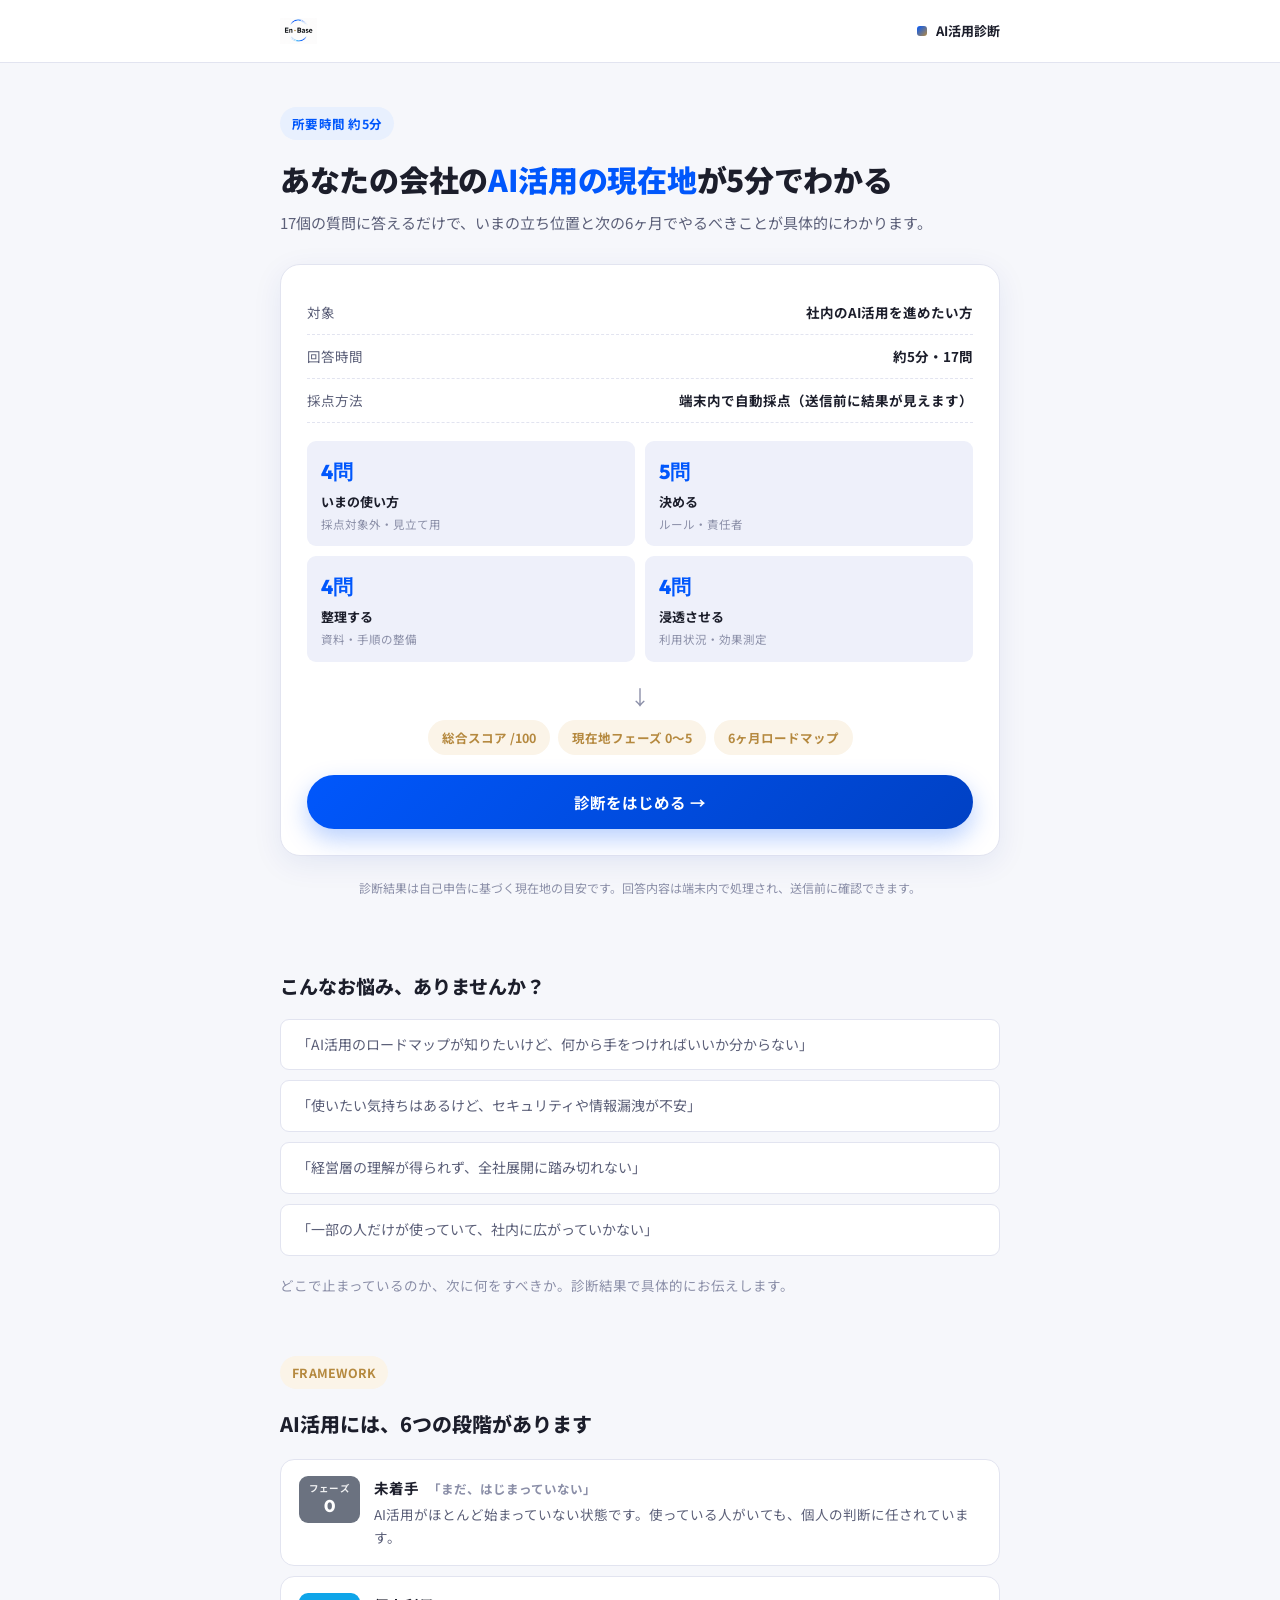
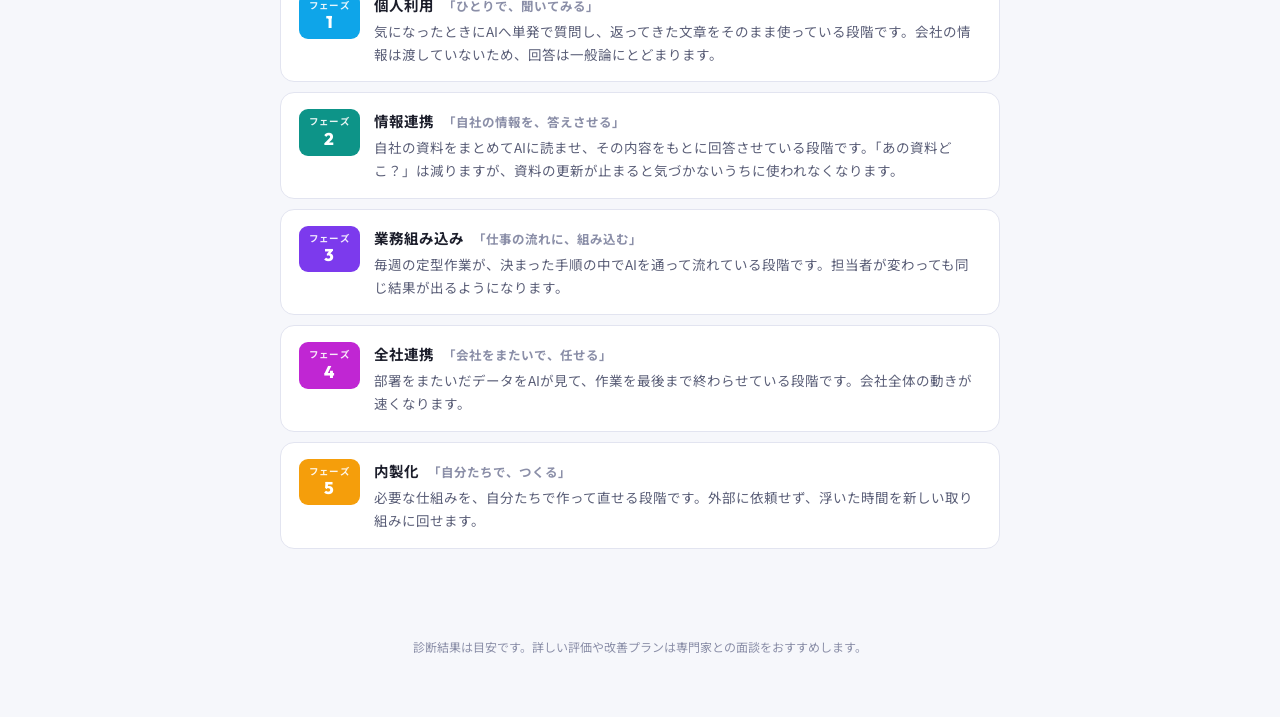
==== commit 0aa5b9ef: "fix: 最終レビュー指摘のコントラスト・配色修正 - .btn-primary のグラデーション終端色を --color-blue-light から #0041C4 に変更し、   白文字とのコント" ====
--- a/shindan/index.html
+++ b/shindan/index.html
@@ -28,8 +28,8 @@
     --radius-lg: 20px;
     --radius-md: 14px;
     --radius-sm: 9px;
-    --shadow: 0 8px 30px rgba(31,29,72,0.08);
-    --shadow-sm: 0 2px 10px rgba(31,29,72,0.06);
+    --shadow: 0 8px 30px rgba(0,50,150,0.08);
+    --shadow-sm: 0 2px 10px rgba(0,50,150,0.06);
   }
   *{box-sizing:border-box;}
   html,body{margin:0;padding:0;}
@@ -106,7 +106,7 @@
     padding:16px 26px;transition:transform .15s ease, box-shadow .15s ease, opacity .15s;
     width:100%;
   }
-  .btn-primary{background:linear-gradient(135deg,var(--primary),var(--primary-dark));color:#fff;box-shadow:0 10px 24px rgba(67,56,202,0.28);}
+  .btn-primary{background:linear-gradient(135deg,var(--primary),var(--primary-dark));color:#fff;box-shadow:0 10px 24px rgba(0,87,252,0.28);}
   .btn-primary:hover{transform:translateY(-1px);}
   .btn-primary:disabled{opacity:.35;box-shadow:none;transform:none;cursor:not-allowed;}
   .btn-ghost{background:transparent;color:var(--text-sub);border:1px solid var(--border);}
@@ -257,7 +257,7 @@
   .weak-item .wq{font-weight:700;font-size:14px;margin-bottom:6px;}
   .weak-item .wp{font-size:13px;color:var(--text-sub);margin-bottom:8px;}
   .weak-item .waction{
-    background:var(--accent-soft);border-radius:10px;padding:10px 12px;font-size:12.5px;color:#0f5952;
+    background:var(--accent-soft);border-radius:10px;padding:10px 12px;font-size:12.5px;color:#7A5A1E;
   }
   .weak-item .waction b{display:inline-block;margin-right:6px;}
 
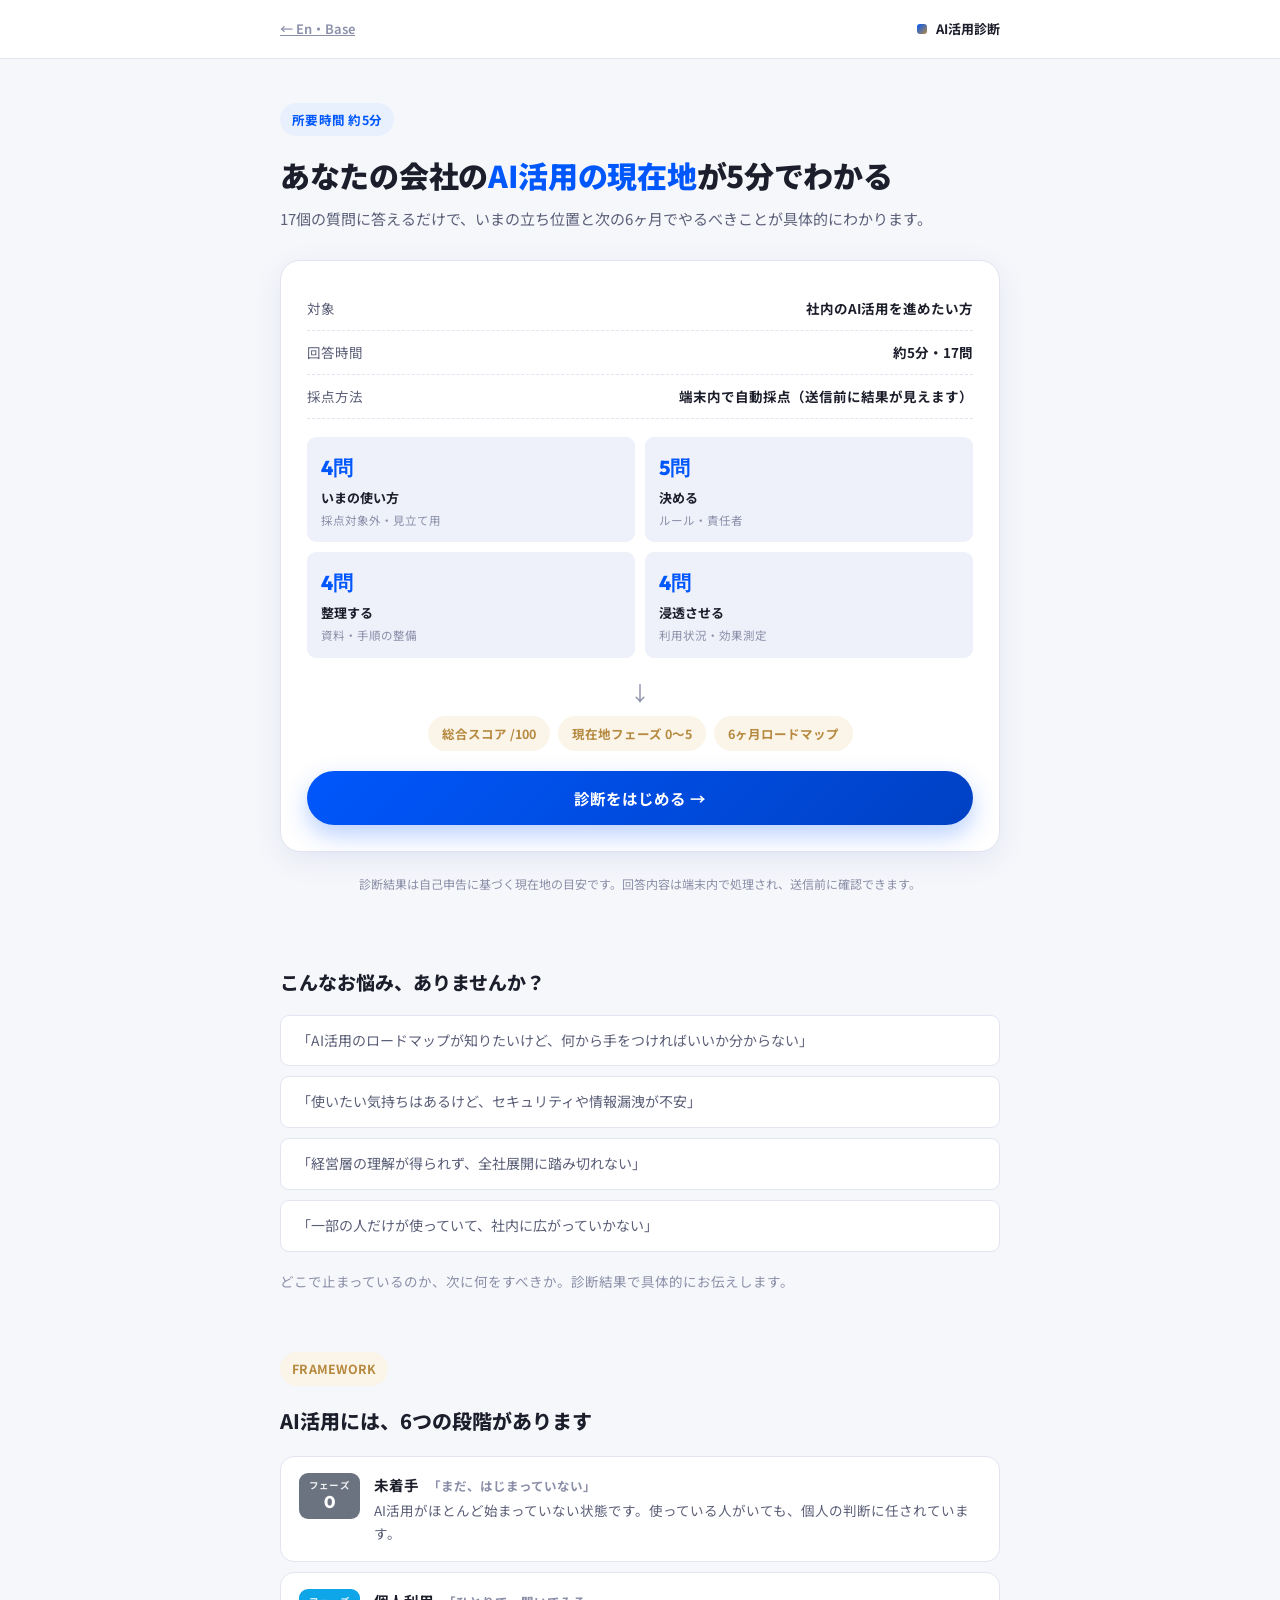
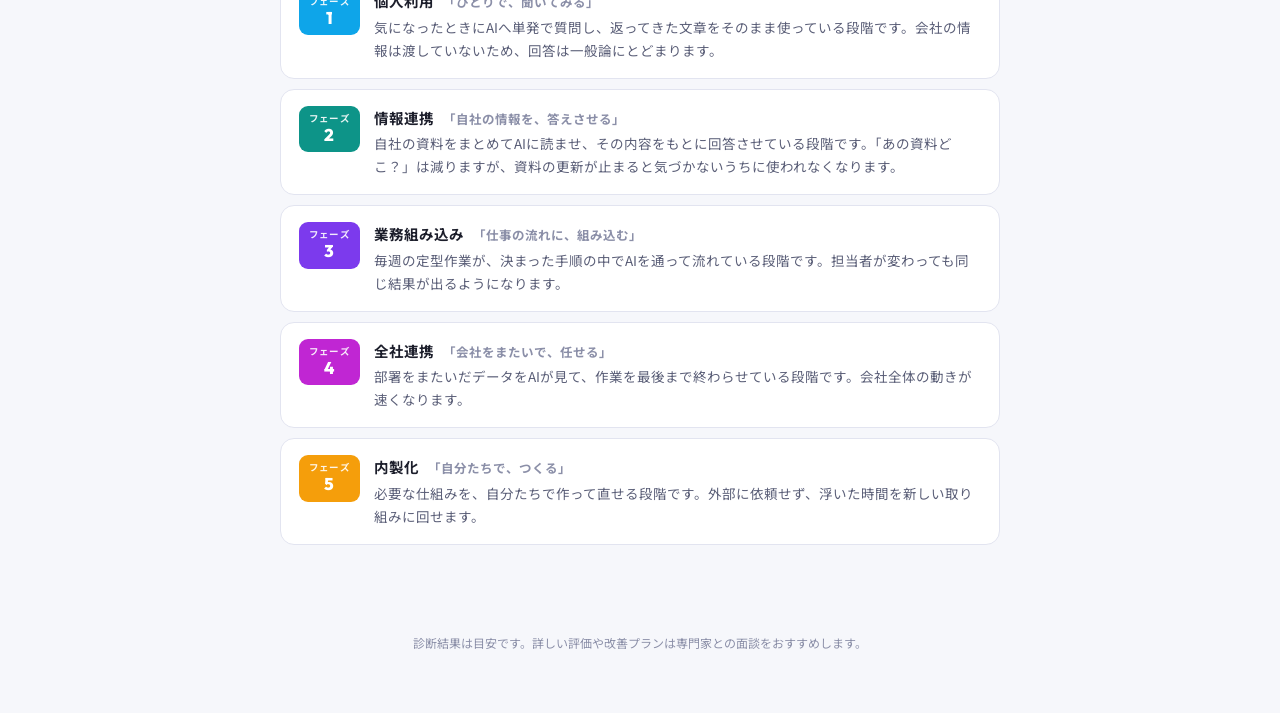
==== commit a07a63ec: "fix: 診断ページのヘッダーからロゴ画像を削除し、テキストリンクに変更 Co-Authored-By: Claude Sonnet 5 <noreply@anthropic.com>" ====
--- a/shindan/index.html
+++ b/shindan/index.html
@@ -330,9 +330,7 @@
 
 <div class="top-bar">
   <div class="wrap" style="display:flex;align-items:center;justify-content:space-between;">
-    <a href="../index.html" style="display:flex;align-items:center;gap:10px;">
-      <img src="../images/ロゴ.png" alt="En・Base" style="height:26px;">
-    </a>
+    <a href="../index.html" style="font-size:13px;color:var(--text-faint);font-weight:600;">← En・Base</a>
     <div class="brand" style="font-size:13px;"><span class="dot"></span>AI活用診断</div>
   </div>
 </div>
